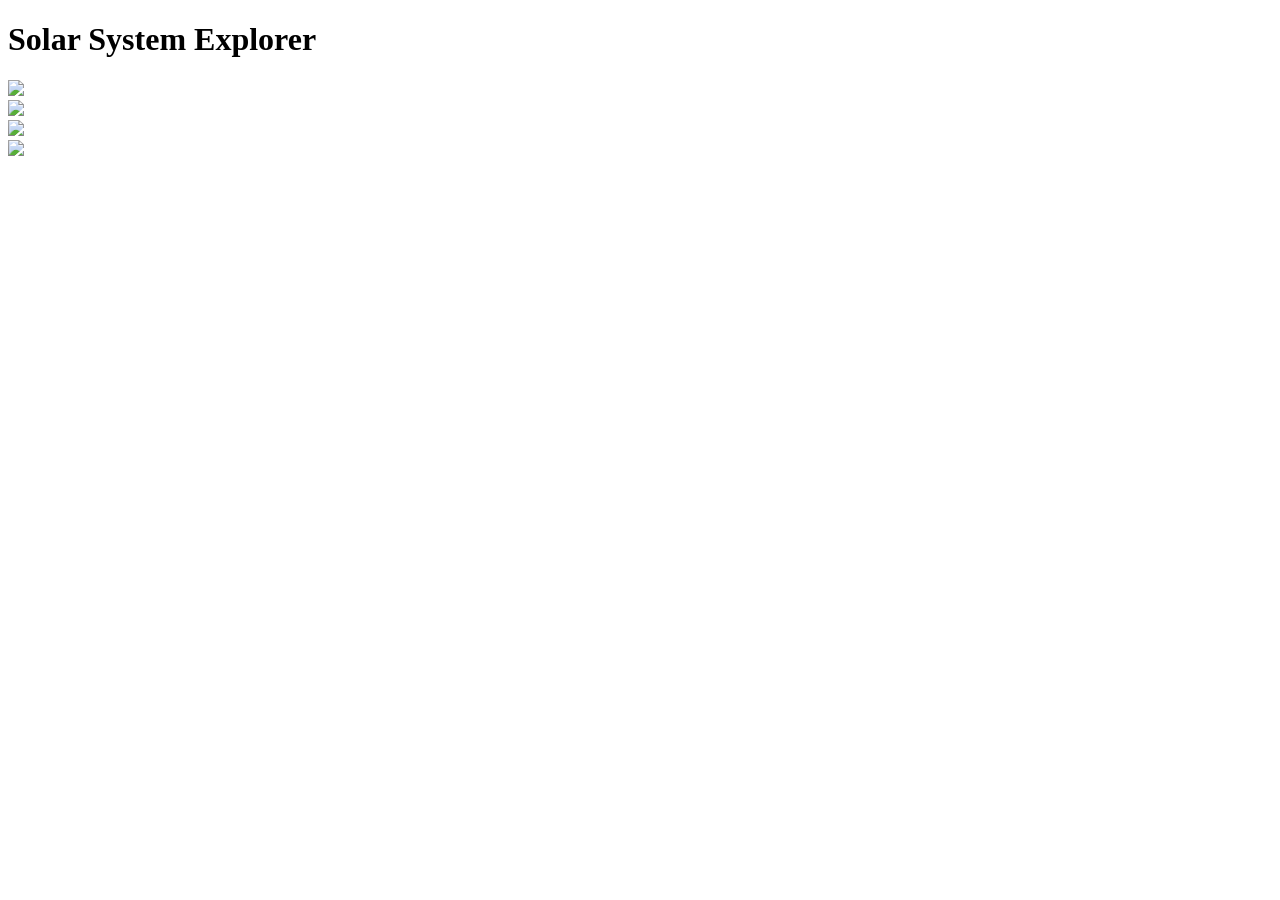
==== projects/nasa/index.html @ 8a7414e0 "Create index.html html for NASA project" ====
<!DOCTYPE html>
<html lang="en">
<head>
<meta charset="UTF-8">
<meta name="viewport" content="width=device-width, initial-scale=1.0">
<title>NASA Solar System</title>

<link rel="stylesheet" href="css/style.css">

</head>

<body>

<h1>Solar System Explorer</h1>

<div id="solar-system">

<div class="sun"></div>

<div class="orbit mercury-orbit">
<img src="images/mercury.png" class="planet">
</div>

<div class="orbit venus-orbit">
<img src="images/venus.png" class="planet">
</div>

<div class="orbit earth-orbit">
<img src="images/earth.png" class="planet">
</div>

<div class="orbit mars-orbit">
<img src="images/mars.png" class="planet">
</div>

</div>

<div id="apod-container"></div>

<script src="js/orbit.js"></script>

</body>
</html>
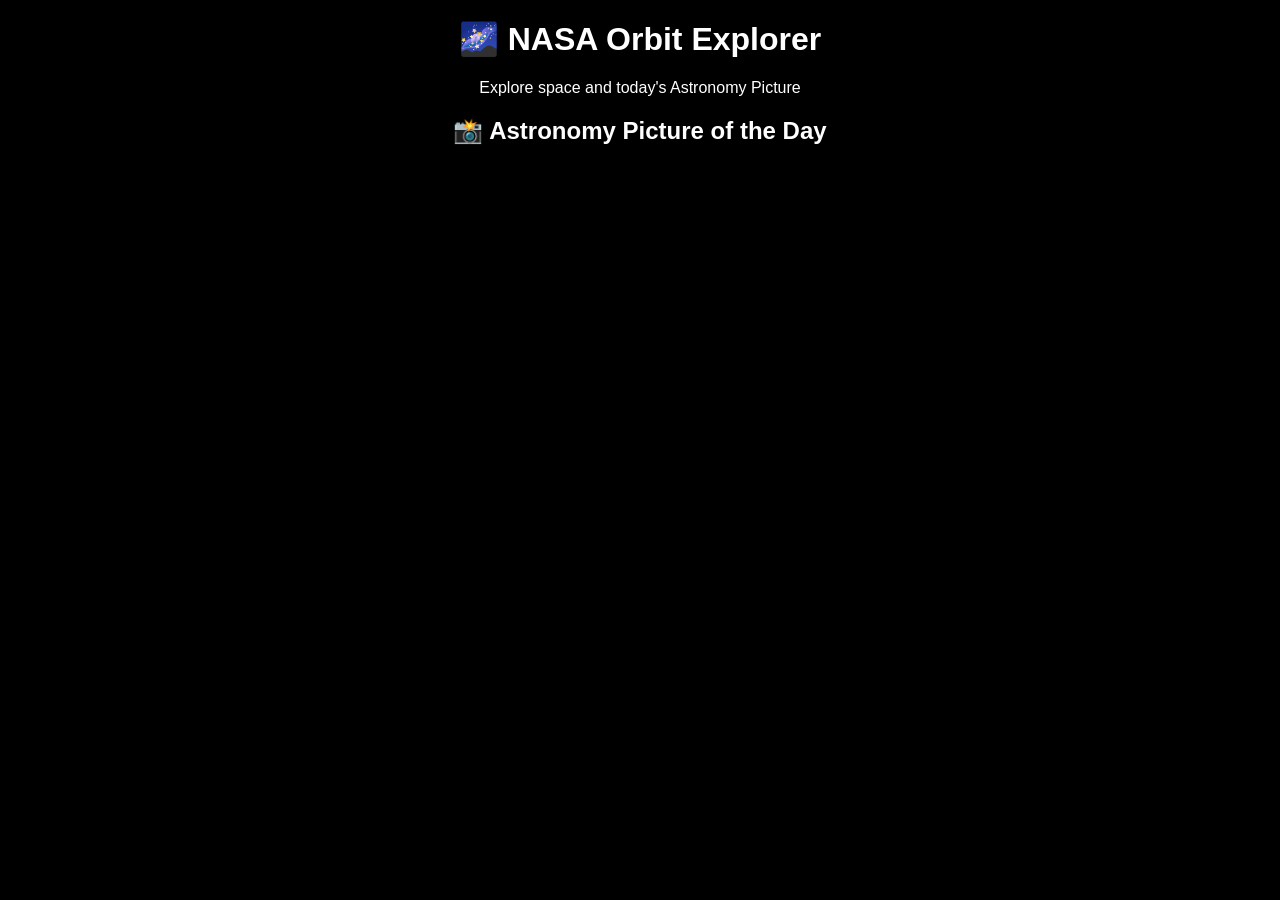
==== commit 532d6ff8: "Update index.html Updated NASA Html" ====
--- a/projects/nasa/index.html
+++ b/projects/nasa/index.html
@@ -1,9 +1,11 @@
 <!DOCTYPE html>
 <html lang="en">
 <head>
+
 <meta charset="UTF-8">
 <meta name="viewport" content="width=device-width, initial-scale=1.0">
-<title>NASA Solar System</title>
+
+<title>NASA Orbit Explorer</title>
 
 <link rel="stylesheet" href="css/style.css">
 
@@ -11,31 +13,34 @@
 
 <body>
 
-<h1>Solar System Explorer</h1>
+<header class="header">
 
-<div id="solar-system">
+<h1>🌌 NASA Orbit Explorer</h1>
+<p>Explore space and today's Astronomy Picture</p>
 
-<div class="sun"></div>
+</header>
 
-<div class="orbit mercury-orbit">
-<img src="images/mercury.png" class="planet">
-</div>
+<section class="orbit-section">
 
-<div class="orbit venus-orbit">
-<img src="images/venus.png" class="planet">
-</div>
+<div id="orbit">
 
-<div class="orbit earth-orbit">
-<img src="images/earth.png" class="planet">
-</div>
+<div class="planet earth"></div>
 
-<div class="orbit mars-orbit">
-<img src="images/mars.png" class="planet">
-</div>
+<div class="satellite sat1"></div>
+<div class="satellite sat2"></div>
+<div class="satellite sat3"></div>
 
 </div>
 
+</section>
+
+<section class="apod">
+
+<h2>📸 Astronomy Picture of the Day</h2>
+
 <div id="apod-container"></div>
+
+</section>
 
 <script src="js/orbit.js"></script>
 
--- a/projects/nasa/css/style.css
+++ b/projects/nasa/css/style.css
@@ -0,0 +1,86 @@
+body{
+background:black;
+color:white;
+font-family:Arial;
+text-align:center;
+overflow:hidden;
+}
+
+h1{
+margin-top:20px;
+}
+
+#solar-system{
+position:relative;
+width:600px;
+height:600px;
+margin:50px auto;
+}
+
+.sun{
+width:80px;
+height:80px;
+background:radial-gradient(circle,yellow,orange);
+border-radius:50%;
+position:absolute;
+top:50%;
+left:50%;
+transform:translate(-50%,-50%);
+box-shadow:0 0 40px yellow;
+}
+
+/* ORBITS */
+
+.orbit{
+position:absolute;
+border:1px solid rgba(255,255,255,0.2);
+border-radius:50%;
+top:50%;
+left:50%;
+transform:translate(-50%,-50%);
+}
+
+.mercury-orbit{width:150px;height:150px;}
+.venus-orbit{width:220px;height:220px;}
+.earth-orbit{width:300px;height:300px;}
+.mars-orbit{width:380px;height:380px;}
+
+.planet{
+width:20px;
+position:absolute;
+top:-10px;
+left:50%;
+transform:translateX(-50%);
+}
+
+/* orbit animations */
+
+.mercury-orbit{
+animation:spin 4s linear infinite;
+}
+
+.venus-orbit{
+animation:spin 7s linear infinite;
+}
+
+.earth-orbit{
+animation:spin 10s linear infinite;
+}
+
+.mars-orbit{
+animation:spin 15s linear infinite;
+}
+
+@keyframes spin{
+from{transform:translate(-50%,-50%) rotate(0deg);}
+to{transform:translate(-50%,-50%) rotate(360deg);}
+}
+
+/* NASA APOD image */
+
+#apod-container img{
+margin-top:30px;
+width:400px;
+border-radius:10px;
+box-shadow:0 0 20px white;
+}
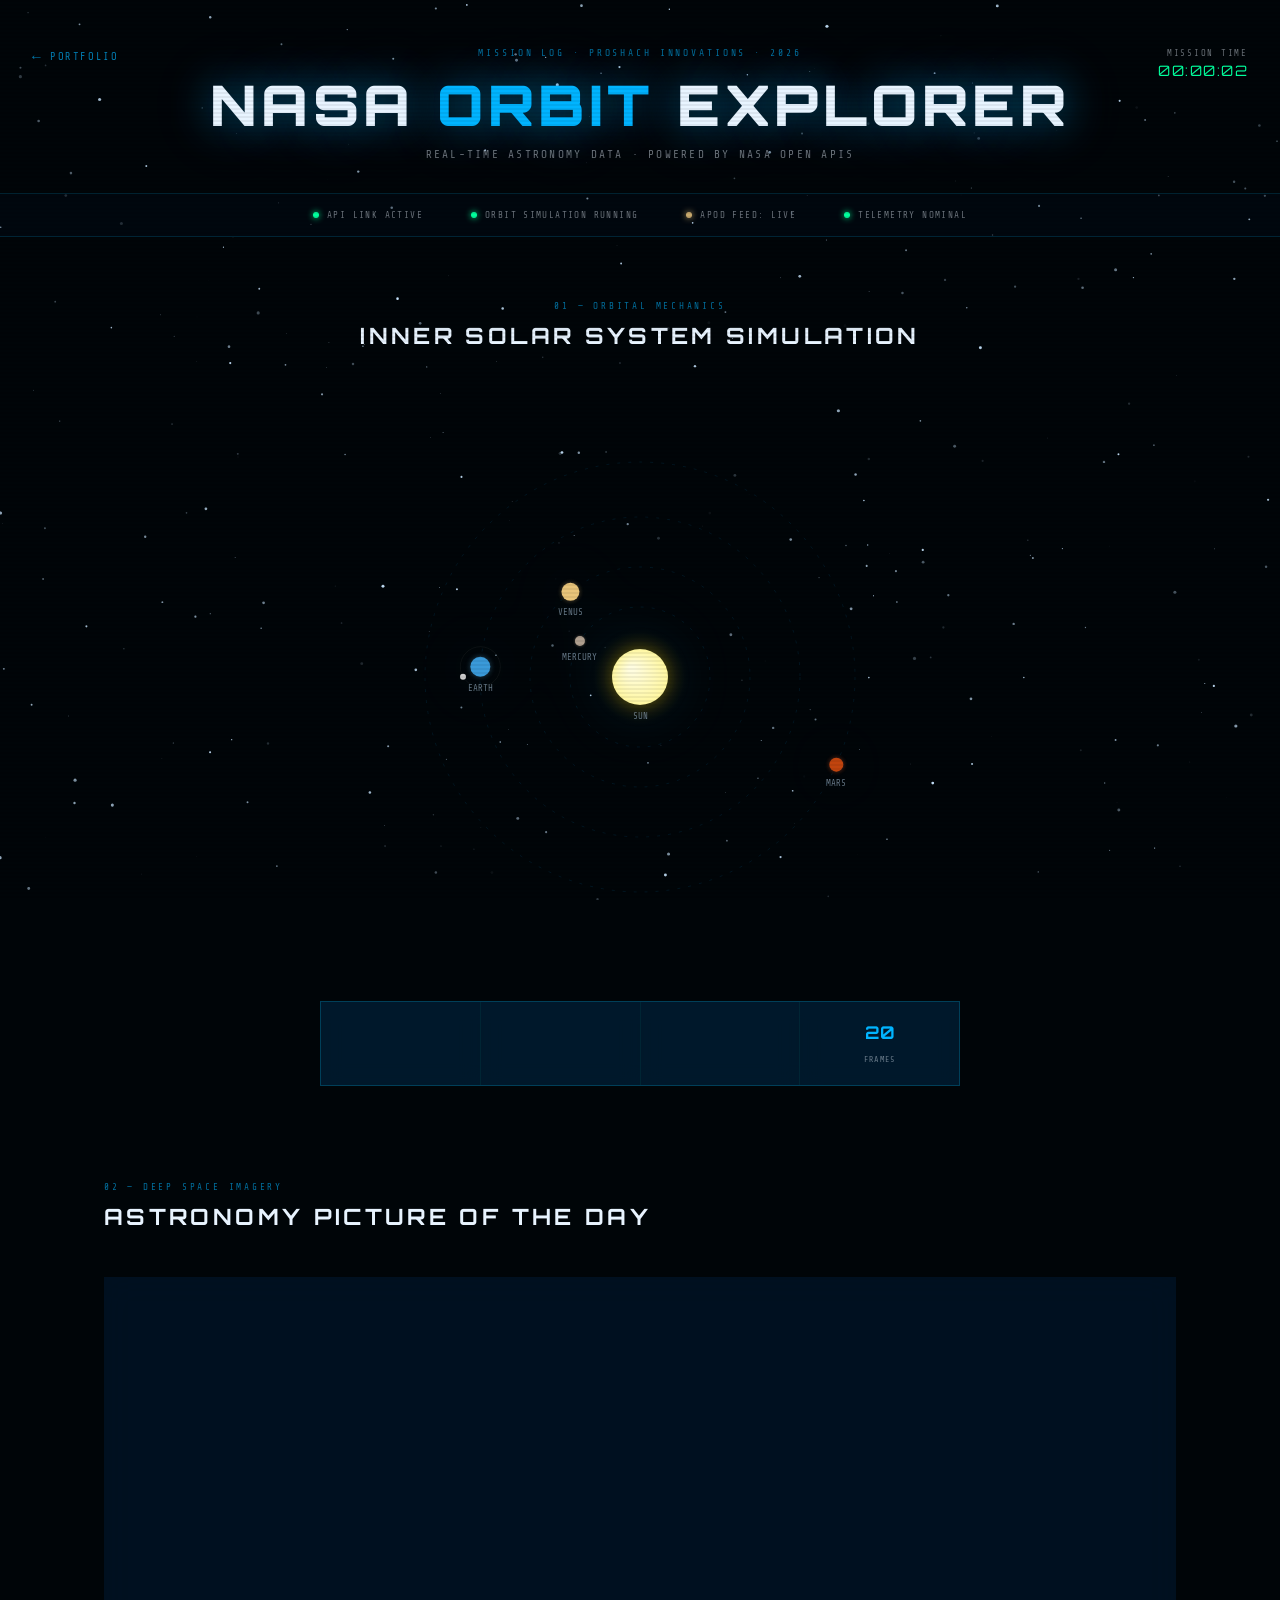
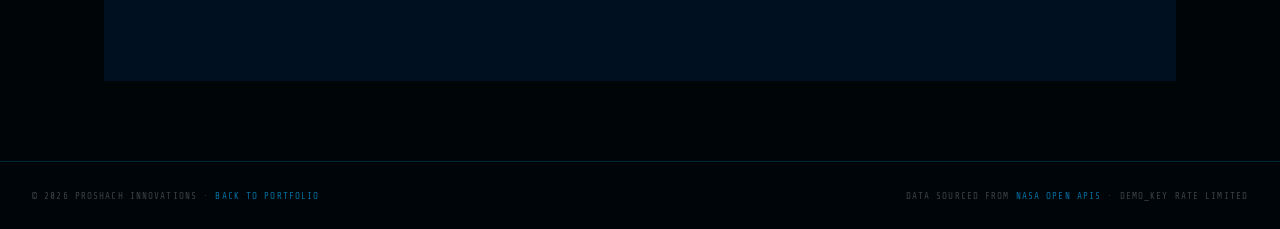
==== commit 28084615: "Clasude Nasa index.htmlCssJscombined Clasude Nasa index.htmlCssJscombined" ====
--- a/projects/nasa/index.html
+++ b/projects/nasa/index.html
@@ -1,48 +1,971 @@
 <!DOCTYPE html>
 <html lang="en">
 <head>
-
-<meta charset="UTF-8">
-<meta name="viewport" content="width=device-width, initial-scale=1.0">
-
-<title>NASA Orbit Explorer</title>
-
-<link rel="stylesheet" href="css/style.css">
-
+  <meta charset="UTF-8">
+  <meta name="viewport" content="width=device-width, initial-scale=1.0">
+  <title>NASA Orbit Explorer — Proshach Innovations</title>
+  <link rel="preconnect" href="https://fonts.googleapis.com">
+  <link rel="preconnect" href="https://fonts.gstatic.com" crossorigin>
+  <link href="https://fonts.googleapis.com/css2?family=Share+Tech+Mono&family=Orbitron:wght@400;700;900&display=swap" rel="stylesheet">
+
+  <style>
+    /* ── TOKENS ──────────────────────────────────────────────── */
+    :root {
+      --void:    #000508;
+      --deep:    #020d18;
+      --panel:   rgba(0, 20, 40, 0.75);
+      --border:  rgba(0, 180, 255, 0.18);
+      --cyan:    #00b4ff;
+      --cyan2:   #00d4ff;
+      --gold:    #c8a96e;
+      --green:   #00ff9d;
+      --red:     #ff4060;
+      --white:   #e8f4ff;
+      --dim:     rgba(232, 244, 255, 0.45);
+      --mono:    'Share Tech Mono', 'Courier New', monospace;
+      --display: 'Orbitron', sans-serif;
+      --ease:    cubic-bezier(0.16, 1, 0.3, 1);
+    }
+
+    /* ── RESET ───────────────────────────────────────────────── */
+    *, *::before, *::after { box-sizing: border-box; margin: 0; padding: 0; }
+    html { font-size: 16px; scroll-behavior: smooth; }
+    body {
+      background: var(--void);
+      color: var(--white);
+      font-family: var(--mono);
+      overflow-x: hidden;
+      min-height: 100vh;
+    }
+
+    /* ── STARFIELD CANVAS ────────────────────────────────────── */
+    #starfield {
+      position: fixed;
+      inset: 0;
+      z-index: 0;
+      pointer-events: none;
+    }
+
+    /* ── SCANLINE OVERLAY ────────────────────────────────────── */
+    body::after {
+      content: '';
+      position: fixed;
+      inset: 0;
+      background: repeating-linear-gradient(
+        0deg,
+        transparent,
+        transparent 2px,
+        rgba(0, 0, 0, 0.06) 2px,
+        rgba(0, 0, 0, 0.06) 4px
+      );
+      pointer-events: none;
+      z-index: 9000;
+    }
+
+    /* ── LAYOUT WRAPPER ──────────────────────────────────────── */
+    .wrapper {
+      position: relative;
+      z-index: 1;
+      max-width: 1200px;
+      margin: 0 auto;
+      padding: 0 2rem;
+    }
+
+    /* ── HEADER ──────────────────────────────────────────────── */
+    .site-header {
+      position: relative;
+      padding: 3rem 2rem 2rem;
+      text-align: center;
+      border-bottom: 1px solid var(--border);
+    }
+
+    .back-link {
+      position: absolute;
+      left: 2rem;
+      top: 3rem;
+      font-family: var(--mono);
+      font-size: 0.65rem;
+      letter-spacing: 0.15em;
+      text-transform: uppercase;
+      color: var(--cyan);
+      text-decoration: none;
+      display: flex;
+      align-items: center;
+      gap: 0.5rem;
+      opacity: 0.7;
+      transition: opacity 0.3s;
+    }
+    .back-link:hover { opacity: 1; }
+    .back-link::before { content: '←'; font-size: 0.9rem; }
+
+    .mission-id {
+      font-family: var(--mono);
+      font-size: 0.6rem;
+      letter-spacing: 0.3em;
+      text-transform: uppercase;
+      color: var(--cyan);
+      opacity: 0.6;
+      margin-bottom: 1rem;
+    }
+
+    .site-title {
+      font-family: var(--display);
+      font-size: clamp(1.8rem, 5vw, 3.5rem);
+      font-weight: 900;
+      letter-spacing: 0.08em;
+      text-transform: uppercase;
+      color: var(--white);
+      text-shadow:
+        0 0 40px rgba(0, 180, 255, 0.5),
+        0 0 80px rgba(0, 180, 255, 0.2);
+      line-height: 1.1;
+      margin-bottom: 0.8rem;
+    }
+
+    .site-title span { color: var(--cyan); }
+
+    .site-subtitle {
+      font-size: 0.7rem;
+      letter-spacing: 0.2em;
+      text-transform: uppercase;
+      color: var(--dim);
+    }
+
+    /* Live clock */
+    .mission-clock {
+      position: absolute;
+      right: 2rem;
+      top: 3rem;
+      text-align: right;
+    }
+    .clock-label {
+      font-size: 0.55rem;
+      letter-spacing: 0.2em;
+      text-transform: uppercase;
+      color: var(--dim);
+      display: block;
+      margin-bottom: 0.2rem;
+    }
+    .clock-time {
+      font-family: var(--display);
+      font-size: 0.9rem;
+      color: var(--green);
+      letter-spacing: 0.1em;
+    }
+
+    /* ── STATUS BAR ──────────────────────────────────────────── */
+    .status-bar {
+      display: flex;
+      justify-content: center;
+      gap: 3rem;
+      padding: 1rem 2rem;
+      border-bottom: 1px solid var(--border);
+      background: rgba(0, 10, 20, 0.5);
+      flex-wrap: wrap;
+    }
+    .status-item {
+      display: flex;
+      align-items: center;
+      gap: 0.5rem;
+      font-size: 0.58rem;
+      letter-spacing: 0.15em;
+      text-transform: uppercase;
+      color: var(--dim);
+    }
+    .status-dot {
+      width: 6px; height: 6px;
+      border-radius: 50%;
+      background: var(--green);
+      box-shadow: 0 0 6px var(--green);
+      animation: pulse 2s ease-in-out infinite;
+    }
+    .status-dot.amber { background: var(--gold); box-shadow: 0 0 6px var(--gold); }
+
+    /* ── SOLAR SYSTEM SECTION ────────────────────────────────── */
+    .solar-section {
+      padding: 4rem 2rem;
+      text-align: center;
+    }
+
+    .section-label {
+      font-size: 0.58rem;
+      letter-spacing: 0.3em;
+      text-transform: uppercase;
+      color: var(--cyan);
+      opacity: 0.6;
+      margin-bottom: 0.6rem;
+    }
+
+    .section-title {
+      font-family: var(--display);
+      font-size: clamp(1rem, 2.5vw, 1.4rem);
+      font-weight: 700;
+      letter-spacing: 0.15em;
+      text-transform: uppercase;
+      color: var(--white);
+      margin-bottom: 3rem;
+    }
+
+    /* Solar system canvas wrapper */
+    .solar-canvas-wrap {
+      position: relative;
+      display: inline-block;
+      margin: 0 auto;
+    }
+
+    #solarCanvas {
+      display: block;
+      margin: 0 auto;
+      filter: drop-shadow(0 0 30px rgba(0, 180, 255, 0.15));
+    }
+
+    /* Orbit data panel */
+    .orbit-data {
+      display: grid;
+      grid-template-columns: repeat(4, 1fr);
+      gap: 1px;
+      margin-top: 2.5rem;
+      border: 1px solid var(--border);
+      background: var(--border);
+      max-width: 640px;
+      margin-left: auto;
+      margin-right: auto;
+    }
+    .orbit-data-item {
+      background: var(--panel);
+      padding: 1.2rem 1rem;
+      text-align: center;
+      backdrop-filter: blur(10px);
+    }
+    .orbit-data-value {
+      font-family: var(--display);
+      font-size: 1.1rem;
+      font-weight: 700;
+      color: var(--cyan);
+      display: block;
+      margin-bottom: 0.3rem;
+    }
+    .orbit-data-label {
+      font-size: 0.52rem;
+      letter-spacing: 0.15em;
+      text-transform: uppercase;
+      color: var(--dim);
+    }
+
+    /* ── APOD SECTION ────────────────────────────────────────── */
+    .apod-section {
+      padding: 2rem 2rem 5rem;
+    }
+
+    .apod-panel {
+      border: 1px solid var(--border);
+      background: var(--panel);
+      backdrop-filter: blur(16px);
+      overflow: hidden;
+      position: relative;
+    }
+
+    /* Top panel bar */
+    .apod-panel-bar {
+      display: flex;
+      align-items: center;
+      justify-content: space-between;
+      padding: 0.8rem 1.5rem;
+      border-bottom: 1px solid var(--border);
+      background: rgba(0, 20, 40, 0.6);
+    }
+    .apod-panel-title {
+      font-family: var(--display);
+      font-size: 0.65rem;
+      letter-spacing: 0.2em;
+      text-transform: uppercase;
+      color: var(--cyan);
+    }
+    .apod-panel-status {
+      font-size: 0.55rem;
+      letter-spacing: 0.15em;
+      text-transform: uppercase;
+      color: var(--green);
+      display: flex;
+      align-items: center;
+      gap: 0.4rem;
+    }
+
+    .apod-body {
+      display: grid;
+      grid-template-columns: 1.1fr 1fr;
+      min-height: 420px;
+    }
+
+    /* Image side */
+    .apod-image-wrap {
+      position: relative;
+      overflow: hidden;
+      background: #000;
+      min-height: 420px;
+    }
+    .apod-image-wrap img,
+    .apod-image-wrap iframe {
+      width: 100%;
+      height: 100%;
+      object-fit: cover;
+      display: block;
+      transition: transform 0.8s var(--ease), filter 0.6s;
+      filter: brightness(0.9) saturate(1.1);
+    }
+    .apod-image-wrap:hover img { transform: scale(1.04); filter: brightness(1) saturate(1.2); }
+
+    /* Corner reticle */
+    .apod-image-wrap::before,
+    .apod-image-wrap::after {
+      content: '';
+      position: absolute;
+      width: 20px; height: 20px;
+      z-index: 2;
+      pointer-events: none;
+    }
+    .apod-image-wrap::before {
+      top: 12px; left: 12px;
+      border-top: 1px solid var(--cyan);
+      border-left: 1px solid var(--cyan);
+    }
+    .apod-image-wrap::after {
+      bottom: 12px; right: 12px;
+      border-bottom: 1px solid var(--cyan);
+      border-right: 1px solid var(--cyan);
+    }
+
+    /* Scan line on image */
+    .apod-scan {
+      position: absolute;
+      left: 0; right: 0;
+      height: 2px;
+      background: linear-gradient(to right, transparent, rgba(0,180,255,0.6), transparent);
+      animation: scanDown 4s linear infinite;
+      z-index: 3;
+      pointer-events: none;
+    }
+
+    /* Info side */
+    .apod-info {
+      padding: 2.5rem 2rem;
+      display: flex;
+      flex-direction: column;
+      justify-content: space-between;
+      border-left: 1px solid var(--border);
+    }
+
+    .apod-date-badge {
+      display: inline-flex;
+      align-items: center;
+      gap: 0.5rem;
+      font-size: 0.58rem;
+      letter-spacing: 0.15em;
+      text-transform: uppercase;
+      color: var(--cyan);
+      border: 1px solid rgba(0,180,255,0.3);
+      padding: 0.3rem 0.8rem;
+      margin-bottom: 1.4rem;
+      width: fit-content;
+    }
+
+    .apod-title {
+      font-family: var(--display);
+      font-size: clamp(1rem, 2vw, 1.5rem);
+      font-weight: 700;
+      letter-spacing: 0.04em;
+      color: var(--white);
+      line-height: 1.3;
+      margin-bottom: 1.2rem;
+      text-shadow: 0 0 20px rgba(0,180,255,0.3);
+    }
+
+    .apod-explanation {
+      font-size: 0.75rem;
+      line-height: 1.85;
+      color: var(--dim);
+      flex: 1;
+      overflow-y: auto;
+      max-height: 200px;
+      padding-right: 0.5rem;
+      margin-bottom: 1.8rem;
+      scrollbar-width: thin;
+      scrollbar-color: var(--border) transparent;
+    }
+    .apod-explanation::-webkit-scrollbar { width: 3px; }
+    .apod-explanation::-webkit-scrollbar-track { background: transparent; }
+    .apod-explanation::-webkit-scrollbar-thumb { background: var(--border); border-radius: 2px; }
+
+    .apod-copyright {
+      font-size: 0.55rem;
+      letter-spacing: 0.12em;
+      text-transform: uppercase;
+      color: rgba(232,244,255,0.25);
+    }
+
+    /* Loading / error state */
+    .apod-loading {
+      display: flex;
+      flex-direction: column;
+      align-items: center;
+      justify-content: center;
+      min-height: 300px;
+      gap: 1.5rem;
+      color: var(--dim);
+      font-size: 0.7rem;
+      letter-spacing: 0.15em;
+      text-transform: uppercase;
+    }
+
+    .loader-ring {
+      width: 48px; height: 48px;
+      border: 1px solid var(--border);
+      border-top-color: var(--cyan);
+      border-radius: 50%;
+      animation: spin 1s linear infinite;
+    }
+
+    /* Date nav */
+    .apod-nav {
+      display: flex;
+      align-items: center;
+      gap: 0.8rem;
+    }
+    .apod-nav-btn {
+      font-family: var(--mono);
+      font-size: 0.58rem;
+      letter-spacing: 0.12em;
+      text-transform: uppercase;
+      color: var(--cyan);
+      background: transparent;
+      border: 1px solid rgba(0,180,255,0.25);
+      padding: 0.45rem 0.9rem;
+      cursor: pointer;
+      transition: background 0.3s, border-color 0.3s, color 0.3s;
+    }
+    .apod-nav-btn:hover { background: rgba(0,180,255,0.1); border-color: var(--cyan); }
+    .apod-nav-btn:disabled { opacity: 0.3; cursor: not-allowed; }
+
+    #apod-date-input {
+      font-family: var(--mono);
+      font-size: 0.65rem;
+      background: rgba(0,20,40,0.8);
+      border: 1px solid var(--border);
+      color: var(--white);
+      padding: 0.45rem 0.7rem;
+      outline: none;
+      letter-spacing: 0.05em;
+      transition: border-color 0.3s;
+    }
+    #apod-date-input:focus { border-color: var(--cyan); }
+
+    /* ── FOOTER ──────────────────────────────────────────────── */
+    .site-footer {
+      border-top: 1px solid var(--border);
+      padding: 1.8rem 2rem;
+      display: flex;
+      align-items: center;
+      justify-content: space-between;
+      flex-wrap: wrap;
+      gap: 1rem;
+      background: rgba(0,5,10,0.6);
+    }
+    .site-footer p {
+      font-size: 0.58rem;
+      letter-spacing: 0.12em;
+      text-transform: uppercase;
+      color: rgba(232,244,255,0.25);
+    }
+    .site-footer a {
+      color: var(--cyan);
+      text-decoration: none;
+      opacity: 0.6;
+      transition: opacity 0.3s;
+    }
+    .site-footer a:hover { opacity: 1; }
+
+    /* ── ANIMATIONS ──────────────────────────────────────────── */
+    @keyframes pulse {
+      0%, 100% { opacity: 1; }
+      50%       { opacity: 0.3; }
+    }
+    @keyframes spin {
+      to { transform: rotate(360deg); }
+    }
+    @keyframes scanDown {
+      0%   { top: 0%; }
+      100% { top: 100%; }
+    }
+    @keyframes fadeIn {
+      from { opacity: 0; transform: translateY(12px); }
+      to   { opacity: 1; transform: translateY(0); }
+    }
+    .fade-in { animation: fadeIn 0.6s var(--ease) forwards; }
+
+    /* ── RESPONSIVE ──────────────────────────────────────────── */
+    @media (max-width: 760px) {
+      .apod-body { grid-template-columns: 1fr; }
+      .apod-info { border-left: none; border-top: 1px solid var(--border); }
+      .apod-image-wrap { min-height: 280px; }
+      .orbit-data { grid-template-columns: repeat(2, 1fr); }
+      .mission-clock { display: none; }
+      .back-link { position: static; margin-bottom: 1rem; display: inline-flex; }
+      .site-header { padding-top: 1.5rem; }
+    }
+  </style>
 </head>
-
 <body>
 
-<header class="header">
-
-<h1>🌌 NASA Orbit Explorer</h1>
-<p>Explore space and today's Astronomy Picture</p>
-
-</header>
-
-<section class="orbit-section">
-
-<div id="orbit">
-
-<div class="planet earth"></div>
-
-<div class="satellite sat1"></div>
-<div class="satellite sat2"></div>
-<div class="satellite sat3"></div>
-
-</div>
-
-</section>
-
-<section class="apod">
-
-<h2>📸 Astronomy Picture of the Day</h2>
-
-<div id="apod-container"></div>
-
-</section>
-
-<script src="js/orbit.js"></script>
+  <canvas id="starfield"></canvas>
+
+  <!-- HEADER -->
+  <header class="site-header">
+    <a href="../index.html" class="back-link">Portfolio</a>
+    <div class="mission-id">Mission Log · Proshach Innovations · 2026</div>
+    <h1 class="site-title">NASA <span>Orbit</span> Explorer</h1>
+    <p class="site-subtitle">Real-time astronomy data · Powered by NASA Open APIs</p>
+    <div class="mission-clock">
+      <span class="clock-label">Mission Time</span>
+      <span class="clock-time" id="missionClock">00:00:00</span>
+    </div>
+  </header>
+
+  <!-- STATUS BAR -->
+  <div class="status-bar">
+    <div class="status-item"><span class="status-dot"></span> API Link Active</div>
+    <div class="status-item"><span class="status-dot"></span> Orbit Simulation Running</div>
+    <div class="status-item"><span class="status-dot amber"></span> APOD Feed: Live</div>
+    <div class="status-item"><span class="status-dot"></span> Telemetry Nominal</div>
+  </div>
+
+  <div class="wrapper">
+
+    <!-- SOLAR SYSTEM SIMULATION -->
+    <section class="solar-section">
+      <p class="section-label">01 — Orbital Mechanics</p>
+      <h2 class="section-title">Inner Solar System Simulation</h2>
+
+      <div class="solar-canvas-wrap">
+        <canvas id="solarCanvas" width="560" height="560"></canvas>
+      </div>
+
+      <div class="orbit-data">
+        <div class="orbit-data-item">
+          <span class="orbit-data-value" id="earthDays">365</span>
+          <span class="orbit-data-label">Earth Days/Yr</span>
+        </div>
+        <div class="orbit-data-item">
+          <span class="orbit-data-value" id="simSpeed">1.0×</span>
+          <span class="orbit-data-label">Sim Speed</span>
+        </div>
+        <div class="orbit-data-item">
+          <span class="orbit-data-value">4</span>
+          <span class="orbit-data-label">Bodies Tracked</span>
+        </div>
+        <div class="orbit-data-item">
+          <span class="orbit-data-value" id="frameCount">0</span>
+          <span class="orbit-data-label">Frames</span>
+        </div>
+      </div>
+    </section>
+
+    <!-- APOD -->
+    <section class="apod-section">
+      <p class="section-label">02 — Deep Space Imagery</p>
+      <h2 class="section-title">Astronomy Picture of the Day</h2>
+
+      <div class="apod-panel">
+        <div class="apod-panel-bar">
+          <span class="apod-panel-title">NASA APOD · Image Feed</span>
+          <span class="apod-panel-status">
+            <span class="status-dot" style="width:5px;height:5px;flex-shrink:0"></span>
+            Feed Active
+          </span>
+        </div>
+
+        <!-- Date navigation -->
+        <div style="padding: 0.9rem 1.5rem; border-bottom: 1px solid var(--border); display:flex; align-items:center; gap:0.8rem; flex-wrap:wrap; background: rgba(0,10,20,0.4);">
+          <button class="apod-nav-btn" id="prevDay">◀ Prev</button>
+          <input type="date" id="apod-date-input">
+          <button class="apod-nav-btn" id="nextDay">Next ▶</button>
+          <span id="apod-nav-label" style="font-size:0.55rem;letter-spacing:0.12em;text-transform:uppercase;color:var(--dim);margin-left:auto;"></span>
+        </div>
+
+        <div id="apod-container">
+          <div class="apod-loading">
+            <div class="loader-ring"></div>
+            <span>Acquiring Signal...</span>
+          </div>
+        </div>
+      </div>
+    </section>
+
+  </div><!-- /wrapper -->
+
+  <footer class="site-footer">
+    <p>© 2026 Proshach Innovations · <a href="../index.html">Back to Portfolio</a></p>
+    <p>Data sourced from <a href="https://api.nasa.gov" target="_blank" rel="noopener">NASA Open APIs</a> · DEMO_KEY rate limited</p>
+  </footer>
+
+  <script>
+  /* ============================================================
+     NASA ORBIT EXPLORER — main script
+     1. Starfield canvas
+     2. Solar system simulation canvas
+     3. Mission clock
+     4. APOD fetch + date navigation
+  ============================================================ */
+
+  /* ── 1. STARFIELD ─────────────────────────────────────────── */
+  (function() {
+    var canvas = document.getElementById('starfield');
+    var ctx    = canvas.getContext('2d');
+    var stars  = [];
+    var W, H;
+
+    function resize() {
+      W = canvas.width  = window.innerWidth;
+      H = canvas.height = window.innerHeight;
+    }
+
+    function initStars(n) {
+      stars = [];
+      for (var i = 0; i < n; i++) {
+        stars.push({
+          x:    Math.random() * W,
+          y:    Math.random() * H,
+          r:    Math.random() * 1.4 + 0.2,
+          a:    Math.random(),
+          da:   (Math.random() - 0.5) * 0.004,
+          vx:   (Math.random() - 0.5) * 0.06,
+          vy:   (Math.random() - 0.5) * 0.06
+        });
+      }
+    }
+
+    function drawStars() {
+      ctx.clearRect(0, 0, W, H);
+      stars.forEach(function(s) {
+        s.x  = (s.x + s.vx + W) % W;
+        s.y  = (s.y + s.vy + H) % H;
+        s.a += s.da;
+        if (s.a > 1 || s.a < 0.1) s.da *= -1;
+        ctx.beginPath();
+        ctx.arc(s.x, s.y, s.r, 0, Math.PI * 2);
+        ctx.fillStyle = 'rgba(200, 230, 255, ' + s.a + ')';
+        ctx.fill();
+      });
+      requestAnimationFrame(drawStars);
+    }
+
+    resize();
+    initStars(320);
+    drawStars();
+    window.addEventListener('resize', function() { resize(); initStars(320); });
+  })();
+
+
+  /* ── 2. SOLAR SYSTEM CANVAS ───────────────────────────────── */
+  (function() {
+    var canvas = document.getElementById('solarCanvas');
+    var ctx    = canvas.getContext('2d');
+    var W = canvas.width, H = canvas.height;
+    var cx = W / 2, cy = H / 2;
+    var frame = 0;
+    var speed = 1.0;
+
+    var bodies = [
+      // Sun
+      {
+        name: 'Sun', type: 'star',
+        r: 28, orbitR: 0, period: 0, angle: 0,
+        color: '#fff7a0', glow: '#ffcc00', glowSize: 50
+      },
+      // Mercury
+      {
+        name: 'Mercury', type: 'planet',
+        r: 5, orbitR: 70, period: 240, angle: Math.random() * Math.PI * 2,
+        color: '#b0a090', glow: '#d4c4a8', glowSize: 8
+      },
+      // Venus
+      {
+        name: 'Venus', type: 'planet',
+        r: 9, orbitR: 110, period: 615, angle: Math.random() * Math.PI * 2,
+        color: '#e8c47a', glow: '#ffd080', glowSize: 14
+      },
+      // Earth
+      {
+        name: 'Earth', type: 'planet',
+        r: 10, orbitR: 160, period: 1000, angle: Math.random() * Math.PI * 2,
+        color: '#3a9ad9', glow: '#5abcf0', glowSize: 16,
+        moons: [
+          { r: 3, orbitR: 20, period: 80, angle: 0, color: '#ccc' }
+        ]
+      },
+      // Mars
+      {
+        name: 'Mars', type: 'planet',
+        r: 7, orbitR: 215, period: 1880, angle: Math.random() * Math.PI * 2,
+        color: '#c1440e', glow: '#e86030', glowSize: 12
+      }
+    ];
+
+    function drawGlow(x, y, color, size, alpha) {
+      var grad = ctx.createRadialGradient(x, y, 0, x, y, size);
+      grad.addColorStop(0, color.replace(')', ', ' + alpha + ')').replace('rgb', 'rgba'));
+      grad.addColorStop(1, 'rgba(0,0,0,0)');
+      ctx.beginPath();
+      ctx.arc(x, y, size, 0, Math.PI * 2);
+      ctx.fillStyle = grad;
+      ctx.fill();
+    }
+
+    function drawBody(b, x, y) {
+      // Glow
+      var glowGrad = ctx.createRadialGradient(x, y, b.r * 0.5, x, y, b.glowSize);
+      glowGrad.addColorStop(0, b.glow + '88');
+      glowGrad.addColorStop(1, 'rgba(0,0,0,0)');
+      ctx.beginPath();
+      ctx.arc(x, y, b.glowSize, 0, Math.PI * 2);
+      ctx.fillStyle = glowGrad;
+      ctx.fill();
+
+      // Body
+      var bodyGrad = ctx.createRadialGradient(x - b.r * 0.3, y - b.r * 0.3, b.r * 0.1, x, y, b.r);
+      bodyGrad.addColorStop(0, b.type === 'star' ? '#fffde0' : lighten(b.color));
+      bodyGrad.addColorStop(1, b.color);
+      ctx.beginPath();
+      ctx.arc(x, y, b.r, 0, Math.PI * 2);
+      ctx.fillStyle = bodyGrad;
+      ctx.fill();
+
+      // Label
+      ctx.font = '9px "Share Tech Mono"';
+      ctx.fillStyle = 'rgba(200,230,255,0.5)';
+      ctx.textAlign = 'center';
+      ctx.fillText(b.name.toUpperCase(), x, y + b.r + 14);
+    }
+
+    function lighten(hex) {
+      // Quick lighten for gradient highlight
+      return hex;
+    }
+
+    function tick() {
+      ctx.clearRect(0, 0, W, H);
+
+      // Draw orbit rings
+      bodies.forEach(function(b) {
+        if (b.orbitR === 0) return;
+        ctx.beginPath();
+        ctx.arc(cx, cy, b.orbitR, 0, Math.PI * 2);
+        ctx.strokeStyle = 'rgba(0,180,255,0.1)';
+        ctx.lineWidth = 1;
+        ctx.setLineDash([3, 8]);
+        ctx.stroke();
+        ctx.setLineDash([]);
+      });
+
+      // Update + draw bodies
+      bodies.forEach(function(b) {
+        var x, y;
+        if (b.orbitR === 0) {
+          x = cx; y = cy;
+        } else {
+          b.angle += (speed * Math.PI * 2) / (b.period * 0.6);
+          x = cx + Math.cos(b.angle) * b.orbitR;
+          y = cy + Math.sin(b.angle) * b.orbitR;
+        }
+
+        // Draw moons first
+        if (b.moons) {
+          b.moons.forEach(function(m) {
+            m.angle += (speed * Math.PI * 2) / (m.period * 0.6);
+            var mx = x + Math.cos(m.angle) * m.orbitR;
+            var my = y + Math.sin(m.angle) * m.orbitR;
+            // Moon orbit
+            ctx.beginPath();
+            ctx.arc(x, y, m.orbitR, 0, Math.PI * 2);
+            ctx.strokeStyle = 'rgba(200,200,200,0.12)';
+            ctx.lineWidth = 0.5;
+            ctx.stroke();
+            // Moon body
+            ctx.beginPath();
+            ctx.arc(mx, my, m.r, 0, Math.PI * 2);
+            ctx.fillStyle = m.color;
+            ctx.fill();
+          });
+        }
+
+        drawBody(b, x, y);
+      });
+
+      // Update counters
+      frame++;
+      if (frame % 4 === 0) {
+        document.getElementById('frameCount').textContent = frame;
+      }
+
+      requestAnimationFrame(tick);
+    }
+
+    tick();
+
+    // Speed control on click
+    canvas.addEventListener('click', function() {
+      speed = speed >= 4 ? 0.5 : speed * 2;
+      document.getElementById('simSpeed').textContent = speed.toFixed(1) + '×';
+    });
+    canvas.title = 'Click to change simulation speed';
+    canvas.style.cursor = 'pointer';
+  })();
+
+
+  /* ── 3. MISSION CLOCK ─────────────────────────────────────── */
+  (function() {
+    var start = Date.now();
+    function update() {
+      var elapsed = Date.now() - start;
+      var h = Math.floor(elapsed / 3600000);
+      var m = Math.floor((elapsed % 3600000) / 60000);
+      var s = Math.floor((elapsed % 60000) / 1000);
+      document.getElementById('missionClock').textContent =
+        pad(h) + ':' + pad(m) + ':' + pad(s);
+    }
+    function pad(n) { return n < 10 ? '0' + n : n; }
+    setInterval(update, 1000);
+    update();
+  })();
+
+
+  /* ── 4. APOD FETCH ────────────────────────────────────────── */
+  (function() {
+    var API_KEY  = 'DEMO_KEY';
+    var today    = new Date().toISOString().split('T')[0];
+    var minDate  = '1995-06-16'; // first APOD
+    var currentDate = today;
+
+    var dateInput  = document.getElementById('apod-date-input');
+    var prevBtn    = document.getElementById('prevDay');
+    var nextBtn    = document.getElementById('nextDay');
+    var navLabel   = document.getElementById('apod-nav-label');
+    var container  = document.getElementById('apod-container');
+
+    dateInput.value = today;
+    dateInput.max   = today;
+    dateInput.min   = minDate;
+
+    function offsetDate(dateStr, days) {
+      var d = new Date(dateStr);
+      d.setDate(d.getDate() + days);
+      return d.toISOString().split('T')[0];
+    }
+
+    function updateNav() {
+      prevBtn.disabled = (currentDate <= minDate);
+      nextBtn.disabled = (currentDate >= today);
+      var d = new Date(currentDate);
+      navLabel.textContent = d.toLocaleDateString('en-US', { weekday: 'long', year: 'numeric', month: 'long', day: 'numeric' });
+    }
+
+    function showLoading() {
+      container.innerHTML = '<div class="apod-loading"><div class="loader-ring"></div><span>Acquiring Signal...</span></div>';
+    }
+
+    function showError(msg) {
+      container.innerHTML =
+        '<div class="apod-loading" style="color:var(--red)">' +
+        '<span style="font-size:1.4rem">⚠</span>' +
+        '<span>' + msg + '</span>' +
+        '<button class="apod-nav-btn" onclick="location.reload()">Retry</button>' +
+        '</div>';
+    }
+
+    function renderAPOD(data) {
+      var mediaHTML = '';
+
+      if (data.media_type === 'video') {
+        mediaHTML =
+          '<iframe src="' + data.url + '" frameborder="0" allowfullscreen ' +
+          'style="width:100%;height:100%;min-height:420px;border:0;display:block;"></iframe>';
+      } else {
+        var hdSrc = data.hdurl || data.url;
+        mediaHTML =
+          '<img src="' + data.url + '" ' +
+          'alt="' + (data.title || 'APOD') + '" ' +
+          'loading="lazy" ' +
+          'onerror="this.src=\'' + data.url + '\'">' +
+          '<div class="apod-scan"></div>';
+      }
+
+      var copyright = data.copyright
+        ? '<span>© ' + data.copyright.trim() + '</span>'
+        : '<span>Public Domain · NASA</span>';
+
+      container.innerHTML =
+        '<div class="apod-body fade-in">' +
+          '<div class="apod-image-wrap">' + mediaHTML + '</div>' +
+          '<div class="apod-info">' +
+            '<div>' +
+              '<div class="apod-date-badge">📅 ' + data.date + '</div>' +
+              '<h3 class="apod-title">' + (data.title || 'Untitled') + '</h3>' +
+              '<p class="apod-explanation">' + (data.explanation || '') + '</p>' +
+            '</div>' +
+            '<div>' +
+              '<div class="apod-nav">' +
+                '<button class="apod-nav-btn" id="prevDay2">◀ Prev</button>' +
+                '<button class="apod-nav-btn" id="nextDay2"' + (currentDate >= today ? ' disabled' : '') + '>Next ▶</button>' +
+              '</div>' +
+              '<div class="apod-copyright" style="margin-top:0.8rem">' + copyright + '</div>' +
+            '</div>' +
+          '</div>' +
+        '</div>';
+
+      // Wire up inline nav buttons too
+      var p2 = document.getElementById('prevDay2');
+      var n2 = document.getElementById('nextDay2');
+      if (p2) p2.addEventListener('click', function() { navigate(-1); });
+      if (n2) n2.addEventListener('click', function() { navigate(1); });
+    }
+
+    function fetchAPOD(date) {
+      showLoading();
+      currentDate = date;
+      dateInput.value = date;
+      updateNav();
+
+      var url = 'https://api.nasa.gov/planetary/apod?api_key=' + API_KEY + '&date=' + date;
+
+      fetch(url)
+        .then(function(res) {
+          if (!res.ok) throw new Error('HTTP ' + res.status);
+          return res.json();
+        })
+        .then(function(data) {
+          if (data.error) throw new Error(data.error.message || 'API error');
+          renderAPOD(data);
+        })
+        .catch(function(err) {
+          showError('Signal lost · ' + err.message);
+        });
+    }
+
+    function navigate(dir) {
+      var next = offsetDate(currentDate, dir);
+      if (next < minDate || next > today) return;
+      fetchAPOD(next);
+    }
+
+    prevBtn.addEventListener('click', function() { navigate(-1); });
+    nextBtn.addEventListener('click', function() { navigate(1); });
+    dateInput.addEventListener('change', function() {
+      if (dateInput.value) fetchAPOD(dateInput.value);
+    });
+
+    // Initial load
+    fetchAPOD(today);
+  })();
+  </script>
 
 </body>
 </html>
